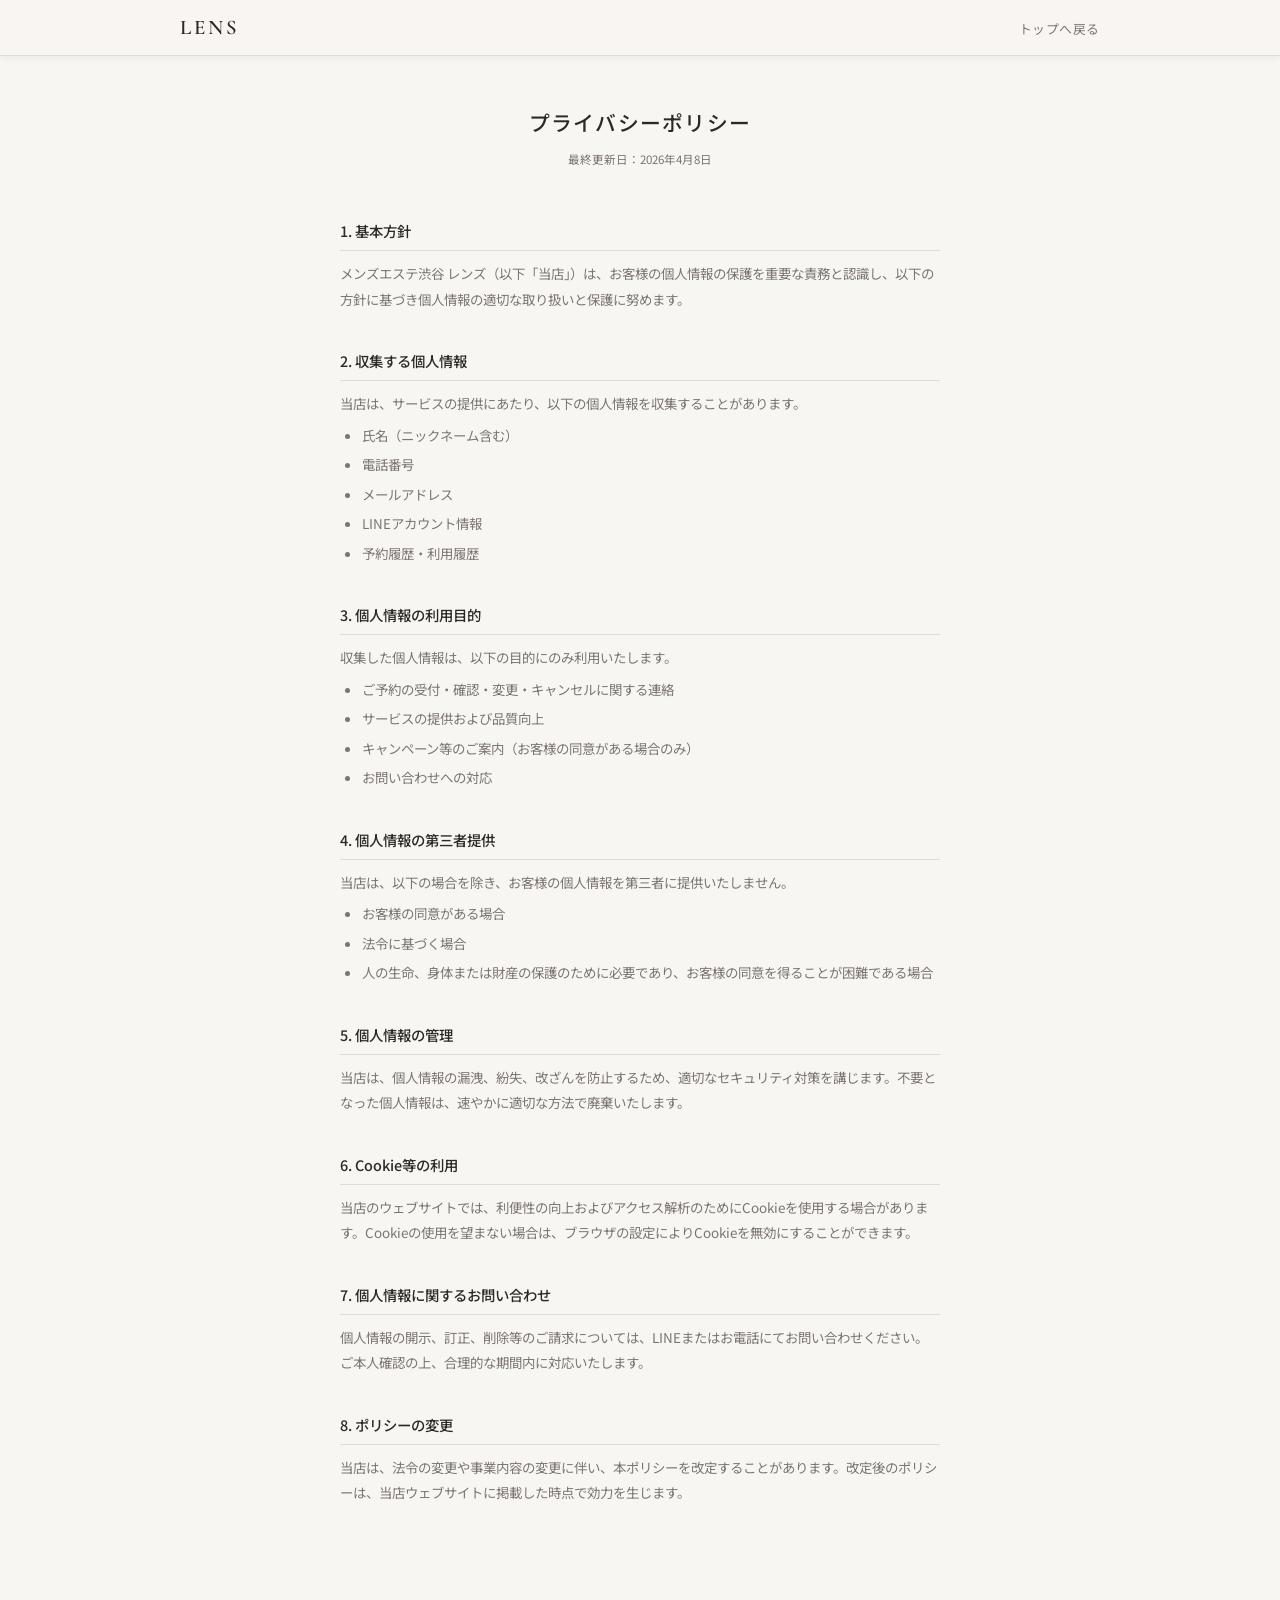
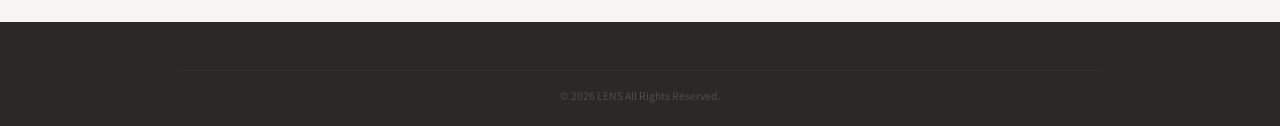
==== privacy.html @ eac405a8 "v2: 料金更新・ブログ/予約フォーム削除・利用規約/プライバシーポリシー追加・UI全面リデザイン" ====
<!DOCTYPE html>
<html lang="ja">
<head>
  <meta charset="UTF-8">
  <meta name="viewport" content="width=device-width, initial-scale=1.0">
  <title>プライバシーポリシー｜メンズエステ渋谷 レンズ</title>
  <link rel="preconnect" href="https://fonts.googleapis.com">
  <link rel="preconnect" href="https://fonts.gstatic.com" crossorigin>
  <link href="https://fonts.googleapis.com/css2?family=Noto+Sans+JP:wght@300;400;500;600&family=Cormorant+Garamond:wght@400;500;600&display=swap" rel="stylesheet">
  <link rel="stylesheet" href="style.css">
  <link rel="stylesheet" href="legal.css">
</head>
<body>
  <header class="header scrolled">
    <div class="header-inner">
      <a href="index.html" class="logo"><span class="logo-main">LENS</span></a>
      <nav class="nav" id="nav">
        <ul class="nav-list">
          <li><a href="index.html" class="nav-link">トップへ戻る</a></li>
        </ul>
      </nav>
    </div>
  </header>

  <main class="legal">
    <div class="container container--narrow">
      <h1 class="legal-title">プライバシーポリシー</h1>
      <p class="legal-updated">最終更新日：2026年4月8日</p>

      <section class="legal-section">
        <h2>1. 基本方針</h2>
        <p>メンズエステ渋谷 レンズ（以下「当店」）は、お客様の個人情報の保護を重要な責務と認識し、以下の方針に基づき個人情報の適切な取り扱いと保護に努めます。</p>
      </section>

      <section class="legal-section">
        <h2>2. 収集する個人情報</h2>
        <p>当店は、サービスの提供にあたり、以下の個人情報を収集することがあります。</p>
        <ul>
          <li>氏名（ニックネーム含む）</li>
          <li>電話番号</li>
          <li>メールアドレス</li>
          <li>LINEアカウント情報</li>
          <li>予約履歴・利用履歴</li>
        </ul>
      </section>

      <section class="legal-section">
        <h2>3. 個人情報の利用目的</h2>
        <p>収集した個人情報は、以下の目的にのみ利用いたします。</p>
        <ul>
          <li>ご予約の受付・確認・変更・キャンセルに関する連絡</li>
          <li>サービスの提供および品質向上</li>
          <li>キャンペーン等のご案内（お客様の同意がある場合のみ）</li>
          <li>お問い合わせへの対応</li>
        </ul>
      </section>

      <section class="legal-section">
        <h2>4. 個人情報の第三者提供</h2>
        <p>当店は、以下の場合を除き、お客様の個人情報を第三者に提供いたしません。</p>
        <ul>
          <li>お客様の同意がある場合</li>
          <li>法令に基づく場合</li>
          <li>人の生命、身体または財産の保護のために必要であり、お客様の同意を得ることが困難である場合</li>
        </ul>
      </section>

      <section class="legal-section">
        <h2>5. 個人情報の管理</h2>
        <p>当店は、個人情報の漏洩、紛失、改ざんを防止するため、適切なセキュリティ対策を講じます。不要となった個人情報は、速やかに適切な方法で廃棄いたします。</p>
      </section>

      <section class="legal-section">
        <h2>6. Cookie等の利用</h2>
        <p>当店のウェブサイトでは、利便性の向上およびアクセス解析のためにCookieを使用する場合があります。Cookieの使用を望まない場合は、ブラウザの設定によりCookieを無効にすることができます。</p>
      </section>

      <section class="legal-section">
        <h2>7. 個人情報に関するお問い合わせ</h2>
        <p>個人情報の開示、訂正、削除等のご請求については、LINEまたはお電話にてお問い合わせください。ご本人確認の上、合理的な期間内に対応いたします。</p>
      </section>

      <section class="legal-section">
        <h2>8. ポリシーの変更</h2>
        <p>当店は、法令の変更や事業内容の変更に伴い、本ポリシーを改定することがあります。改定後のポリシーは、当店ウェブサイトに掲載した時点で効力を生じます。</p>
      </section>
    </div>
  </main>

  <footer class="footer">
    <div class="container">
      <p class="footer-copy">&copy; 2026 LENS All Rights Reserved.</p>
    </div>
  </footer>
</body>
</html>
---- style.css ----
/* ========================================
   LENS - メンズエステ渋谷 レンズ
   Design: 情報設計重視・削ぎ落としたナチュラル
   ======================================== */

/* ---------- Color System ----------
   Brand:    --c-brand     アクセントの主色（ベージュ系）
   Text:     --c-text      本文テキスト
             --c-text-2    補助テキスト
   Surface:  --c-bg        ページ背景
             --c-bg-2      セクション切り替え用
             --c-surface   カード・ボックス
   UI:       --c-line      LINE緑（操作色）
             --c-border    仕切り線
   State:    --c-featured  人気ラベル
   ---------------------------------------- */

*, *::before, *::after { margin: 0; padding: 0; box-sizing: border-box; }

:root {
  --c-brand: #a08b74;
  --c-brand-light: #c4b5a4;
  --c-brand-pale: #eae4dc;
  --c-text: #2c2825;
  --c-text-2: #7c7570;
  --c-bg: #f8f6f3;
  --c-bg-2: #f0ece7;
  --c-surface: #ffffff;
  --c-line: #06c755;
  --c-border: #e0dbd5;
  --c-featured: #c4a35a;
  --c-dark: #2c2825;
  --c-dark-2: #3a3530;
  --font-ja: 'Noto Sans JP', sans-serif;
  --font-en: 'Cormorant Garamond', serif;
  --w: 960px;
  --w-narrow: 640px;
  --header-h: 56px;
}

html { font-size: 16px; scroll-behavior: smooth; scroll-padding-top: var(--header-h); }

body {
  font-family: var(--font-ja); color: var(--c-text); background: var(--c-bg);
  line-height: 1.8; font-weight: 400; -webkit-font-smoothing: antialiased;
}

a { color: inherit; text-decoration: none; }
ul { list-style: none; }
img { max-width: 100%; height: auto; display: block; }

.container { max-width: var(--w); margin: 0 auto; padding: 0 20px; }
.container--narrow { max-width: var(--w-narrow); }

/* ==================== HEADER ==================== */
.header {
  position: fixed; top: 0; left: 0; width: 100%; z-index: 100;
  background: rgba(248,246,243,.9); backdrop-filter: blur(10px);
  border-bottom: 1px solid var(--c-border); height: var(--header-h);
}
.header.scrolled { box-shadow: 0 1px 8px rgba(0,0,0,.06); }

.header-inner {
  max-width: var(--w); margin: 0 auto; padding: 0 20px;
  display: flex; align-items: center; justify-content: space-between; height: 100%;
}

.logo-main {
  font-family: var(--font-en); font-size: 1.3rem; font-weight: 600;
  letter-spacing: .15em; color: var(--c-text);
}

.nav-list { display: flex; align-items: center; gap: 24px; }
.nav-link { font-size: .8rem; color: var(--c-text-2); letter-spacing: .04em; transition: color .2s; }
.nav-link:hover { color: var(--c-text); }
.nav-link--cta {
  background: var(--c-brand); color: #fff !important; padding: 6px 18px;
  border-radius: 4px; font-weight: 500;
}
.nav-link--cta:hover { background: #8f7a64; }

.hamburger {
  display: none; flex-direction: column; gap: 5px; background: none;
  border: none; cursor: pointer; padding: 8px; z-index: 101;
}
.hamburger span { width: 20px; height: 1.5px; background: var(--c-text); transition: .25s; }
.hamburger.active span:nth-child(1) { transform: translateY(6.5px) rotate(45deg); }
.hamburger.active span:nth-child(2) { opacity: 0; }
.hamburger.active span:nth-child(3) { transform: translateY(-6.5px) rotate(-45deg); }

/* ==================== HERO ==================== */
.hero {
  min-height: 100vh; display: flex; align-items: center; justify-content: center;
  text-align: center;
  background: linear-gradient(160deg, #ddd5ca 0%, #c8bfb2 60%, #b5ab9d 100%);
  padding: var(--header-h) 20px 0;
}

.hero-label {
  font-family: var(--font-en); font-size: .8rem; letter-spacing: .3em;
  color: var(--c-text-2); margin-bottom: 16px;
}
.hero-title {
  font-family: var(--font-en); font-size: clamp(3rem, 9vw, 5rem);
  font-weight: 500; letter-spacing: .2em; color: var(--c-text); margin-bottom: 20px;
}
.hero-concept {
  font-size: 1rem; letter-spacing: .16em; color: var(--c-text); font-weight: 300;
  margin-bottom: 48px;
}

.hero-actions { display: flex; flex-direction: column; align-items: center; gap: 16px; }
.hero-tel {
  display: flex; flex-direction: column; align-items: center; gap: 2px;
}
.hero-tel-num {
  font-family: var(--font-en); font-size: 1.6rem; font-weight: 500;
  letter-spacing: .08em; color: var(--c-text);
}
.hero-tel-note { font-size: .7rem; color: var(--c-text-2); }
.hero-btn {
  display: inline-block; background: var(--c-line); color: #fff;
  padding: 10px 40px; border-radius: 4px; font-size: .85rem; font-weight: 500;
  letter-spacing: .04em; transition: opacity .2s;
}
.hero-btn:hover { opacity: .85; }

/* ==================== SECTION COMMON ==================== */
.section { padding: 80px 0; }
.section--alt { background: var(--c-bg-2); }
.section--menu { background: var(--c-surface); }
.section--dark { background: var(--c-dark); color: #e8e4df; }

.section-head { text-align: center; margin-bottom: 40px; }
.section-en {
  font-family: var(--font-en); font-size: .75rem; letter-spacing: .2em;
  color: var(--c-brand); margin-bottom: 4px;
}
.section-en--light { color: var(--c-brand-light); }
.section-title { font-size: 1.2rem; font-weight: 500; letter-spacing: .08em; }
.section-sub { font-size: .78rem; color: var(--c-text-2); margin-top: 8px; }

/* ==================== CONCEPT ==================== */
.concept-block { text-align: center; }
.concept-en {
  font-family: var(--font-en); font-size: .75rem; letter-spacing: .2em;
  color: var(--c-brand); margin-bottom: 4px;
}
.concept-heading {
  font-size: 1.3rem; font-weight: 500; letter-spacing: .1em; margin-bottom: 28px;
}
.concept-body p {
  font-size: .88rem; color: var(--c-text-2); line-height: 2.1; margin-bottom: 14px;
}

/* ==================== COUPON ==================== */
.section--coupon { padding: 0 0 80px; }
.coupon {
  text-align: center; border: 1px solid var(--c-brand-light); padding: 32px 20px;
  position: relative;
}
.coupon-tag {
  position: absolute; top: -12px; left: 50%; transform: translateX(-50%);
  background: var(--c-brand); color: #fff; font-size: .7rem; font-weight: 500;
  padding: 3px 16px; letter-spacing: .1em;
}
.coupon-main { margin: 8px 0 12px; }
.coupon-amount {
  font-family: var(--font-en); font-size: 2.8rem; font-weight: 600;
  letter-spacing: .02em; color: var(--c-text);
}
.coupon-yen { font-size: .95rem; font-weight: 500; color: var(--c-text); margin-left: 4px; }
.coupon-note { font-size: .75rem; color: var(--c-text-2); }

/* ==================== MENU ==================== */
.menu-primary {
  display: grid; grid-template-columns: repeat(3,1fr); gap: 1px;
  background: var(--c-border); margin-bottom: 48px;
}
.menu-item {
  background: var(--c-bg); text-align: center; padding: 32px 16px;
  display: flex; flex-direction: column; align-items: center; gap: 8px;
  position: relative;
}
.menu-item--featured { background: var(--c-surface); }
.menu-label {
  position: absolute; top: 8px; right: 8px; font-size: .6rem; font-weight: 600;
  color: var(--c-featured); letter-spacing: .06em; border: 1px solid var(--c-featured);
  padding: 1px 8px;
}
.menu-time {
  font-family: var(--font-en); font-size: 2rem; font-weight: 500; color: var(--c-text);
}
.menu-time small { font-size: .7rem; margin-left: 2px; }
.menu-price {
  font-family: var(--font-en); font-size: 1.1rem; font-weight: 500;
  color: var(--c-text-2); letter-spacing: .04em;
}

.menu-section { margin-bottom: 32px; }
.menu-section-title {
  font-size: .82rem; font-weight: 500; color: var(--c-text);
  border-bottom: 1px solid var(--c-border); padding-bottom: 8px; margin-bottom: 0;
}
.menu-row {
  display: flex; justify-content: space-between; align-items: center;
  padding: 10px 0; border-bottom: 1px solid var(--c-bg-2);
  font-size: .85rem;
}
.menu-row span:first-child { color: var(--c-text-2); }
.menu-row span:last-child { font-family: var(--font-en); font-weight: 500; }

.menu-tax { font-size: .72rem; color: var(--c-text-2); text-align: right; margin-top: 16px; }

/* ==================== THERAPIST ==================== */
.therapist-notice {
  text-align: center; font-size: .85rem; color: var(--c-text-2); padding: 40px 0;
}
.therapist-grid {
  display: grid; grid-template-columns: repeat(auto-fill, minmax(200px, 1fr)); gap: 20px;
}
.therapist-card {
  background: var(--c-surface); overflow: hidden;
}
.therapist-card img {
  width: 100%; aspect-ratio: 3/4; object-fit: cover;
}
.therapist-info { padding: 14px 16px; }
.therapist-info h3 { font-size: .9rem; font-weight: 500; }
.therapist-rank { font-size: .72rem; color: var(--c-brand); margin-top: 2px; }
.therapist-comment { font-size: .78rem; color: var(--c-text-2); margin-top: 6px; }

/* ==================== GALLERY ==================== */
.gallery-grid { display: grid; grid-template-columns: repeat(2,1fr); gap: 4px; }
.gallery-ph {
  aspect-ratio: 4/3; background: var(--c-bg-2); display: flex;
  align-items: center; justify-content: center; font-size: .78rem; color: var(--c-text-2);
}
.gallery-grid img {
  width: 100%; aspect-ratio: 4/3; object-fit: cover;
}

/* ==================== ACCESS ==================== */
.access-layout { display: grid; grid-template-columns: 1fr 1fr; gap: 32px; }
.access-map { min-height: 280px; background: var(--c-bg); }
.access-map iframe { display: block; }

.access-data { font-size: .85rem; }
.access-data dt {
  font-weight: 500; color: var(--c-text); margin-top: 14px;
  font-size: .75rem; letter-spacing: .04em;
}
.access-data dt:first-child { margin-top: 0; }
.access-data dd { color: var(--c-text-2); margin-top: 2px; }

/* ==================== RECRUIT ==================== */
.recruit-layout { display: grid; grid-template-columns: 1fr 1fr; gap: 48px; align-items: start; }
.recruit-catch {
  font-size: 1.2rem; font-weight: 500; line-height: 1.9; margin-bottom: 16px;
}
.recruit-text { font-size: .85rem; line-height: 1.9; opacity: .8; }

.recruit-dl { margin-bottom: 24px; }
.recruit-dl dt {
  font-size: .72rem; color: var(--c-brand-light); margin-top: 12px;
  letter-spacing: .04em;
}
.recruit-dl dt:first-child { margin-top: 0; }
.recruit-dl dd { font-size: .88rem; opacity: .9; margin-top: 2px; }

.btn-recruit {
  display: inline-block; border: 1px solid var(--c-brand-light); color: var(--c-brand-pale);
  padding: 10px 32px; font-size: .82rem; letter-spacing: .06em; transition: .2s;
}
.btn-recruit:hover { background: var(--c-brand-light); color: var(--c-dark); }

/* ==================== CONTACT ==================== */
.contact-cards { display: grid; grid-template-columns: 1fr 1fr; gap: 16px; }
.contact-card {
  display: flex; align-items: center; gap: 14px;
  padding: 20px 24px; background: var(--c-surface); border: 1px solid var(--c-border);
  transition: border-color .2s;
}
.contact-card:hover { border-color: var(--c-brand); }
.contact-card--line .contact-icon { color: var(--c-line); }
.contact-card--tel .contact-icon { color: var(--c-brand); }
.contact-icon { width: 28px; height: 28px; flex-shrink: 0; }
.contact-label { display: block; font-size: .82rem; font-weight: 500; }
.contact-id { display: block; font-size: .78rem; color: var(--c-text-2); margin-top: 2px; }
.contact-hours { text-align: center; font-size: .72rem; color: var(--c-text-2); margin-top: 12px; }

/* ==================== FOOTER ==================== */
.footer {
  background: var(--c-dark); color: rgba(255,255,255,.55); padding: 48px 0 20px;
}
.footer-top {
  display: flex; justify-content: space-between; align-items: flex-start;
  gap: 24px; margin-bottom: 32px;
}
.footer-logo {
  font-family: var(--font-en); font-size: 1.1rem; font-weight: 600;
  color: rgba(255,255,255,.8); letter-spacing: .1em;
}
.footer-sub { font-size: .65rem; margin-top: 4px; opacity: .5; }
.footer-links { display: flex; flex-wrap: wrap; gap: 16px; }
.footer-links a { font-size: .72rem; opacity: .6; transition: opacity .2s; }
.footer-links a:hover { opacity: 1; }
.footer-copy {
  font-size: .65rem; opacity: .3; text-align: center;
  border-top: 1px solid rgba(255,255,255,.08); padding-top: 16px;
}

/* ==================== BACK TO TOP ==================== */
.btt {
  position: fixed; bottom: 24px; right: 24px; width: 40px; height: 40px;
  background: var(--c-brand); color: #fff; display: flex; align-items: center;
  justify-content: center; opacity: 0; visibility: hidden;
  transition: .25s; z-index: 90;
}
.btt.visible { opacity: 1; visibility: visible; }
.btt:hover { background: #8f7a64; }
.btt svg { width: 18px; height: 18px; }

/* ==================== FADE IN ==================== */
.fade-in { opacity: 0; transform: translateY(16px); transition: opacity .5s, transform .5s; }
.fade-in.visible { opacity: 1; transform: translateY(0); }

/* ==================== RESPONSIVE ==================== */
@media (max-width: 768px) {
  .hamburger { display: flex; }
  .nav {
    position: fixed; top: 0; right: -100%; width: 260px; height: 100vh;
    background: var(--c-bg); padding: 80px 24px 32px;
    border-left: 1px solid var(--c-border);
    transition: right .25s; z-index: 100;
  }
  .nav.open { right: 0; }
  .nav-list { flex-direction: column; align-items: stretch; gap: 0; }
  .nav-link {
    display: block; padding: 14px 0; font-size: .9rem;
    border-bottom: 1px solid var(--c-border);
  }
  .nav-link--cta { border-bottom: none; margin-top: 12px; text-align: center; }

  .menu-primary { grid-template-columns: 1fr; }
  .access-layout { grid-template-columns: 1fr; }
  .access-map { min-height: 220px; }
  .recruit-layout { grid-template-columns: 1fr; gap: 32px; }
  .contact-cards { grid-template-columns: 1fr; }
  .footer-top { flex-direction: column; }
  .gallery-grid { grid-template-columns: repeat(2,1fr); }
}
---- legal.css ----
/* Legal pages (terms / privacy) */
.legal { padding: calc(var(--header-h) + 48px) 0 80px; }
.legal-title {
  font-size: 1.3rem; font-weight: 500; text-align: center;
  margin-bottom: 8px; letter-spacing: .06em;
}
.legal-updated {
  text-align: center; font-size: .72rem; color: var(--c-text-2); margin-bottom: 48px;
}
.legal-section { margin-bottom: 36px; }
.legal-section h2 {
  font-size: .9rem; font-weight: 500; margin-bottom: 10px;
  padding-bottom: 6px; border-bottom: 1px solid var(--c-border);
}
.legal-section p,
.legal-section li {
  font-size: .84rem; color: var(--c-text-2); line-height: 1.9;
}
.legal-section ol,
.legal-section ul {
  padding-left: 1.4em; margin-top: 6px;
}
.legal-section ol { list-style: decimal; }
.legal-section ul { list-style: disc; }
.legal-section li { margin-bottom: 4px; }
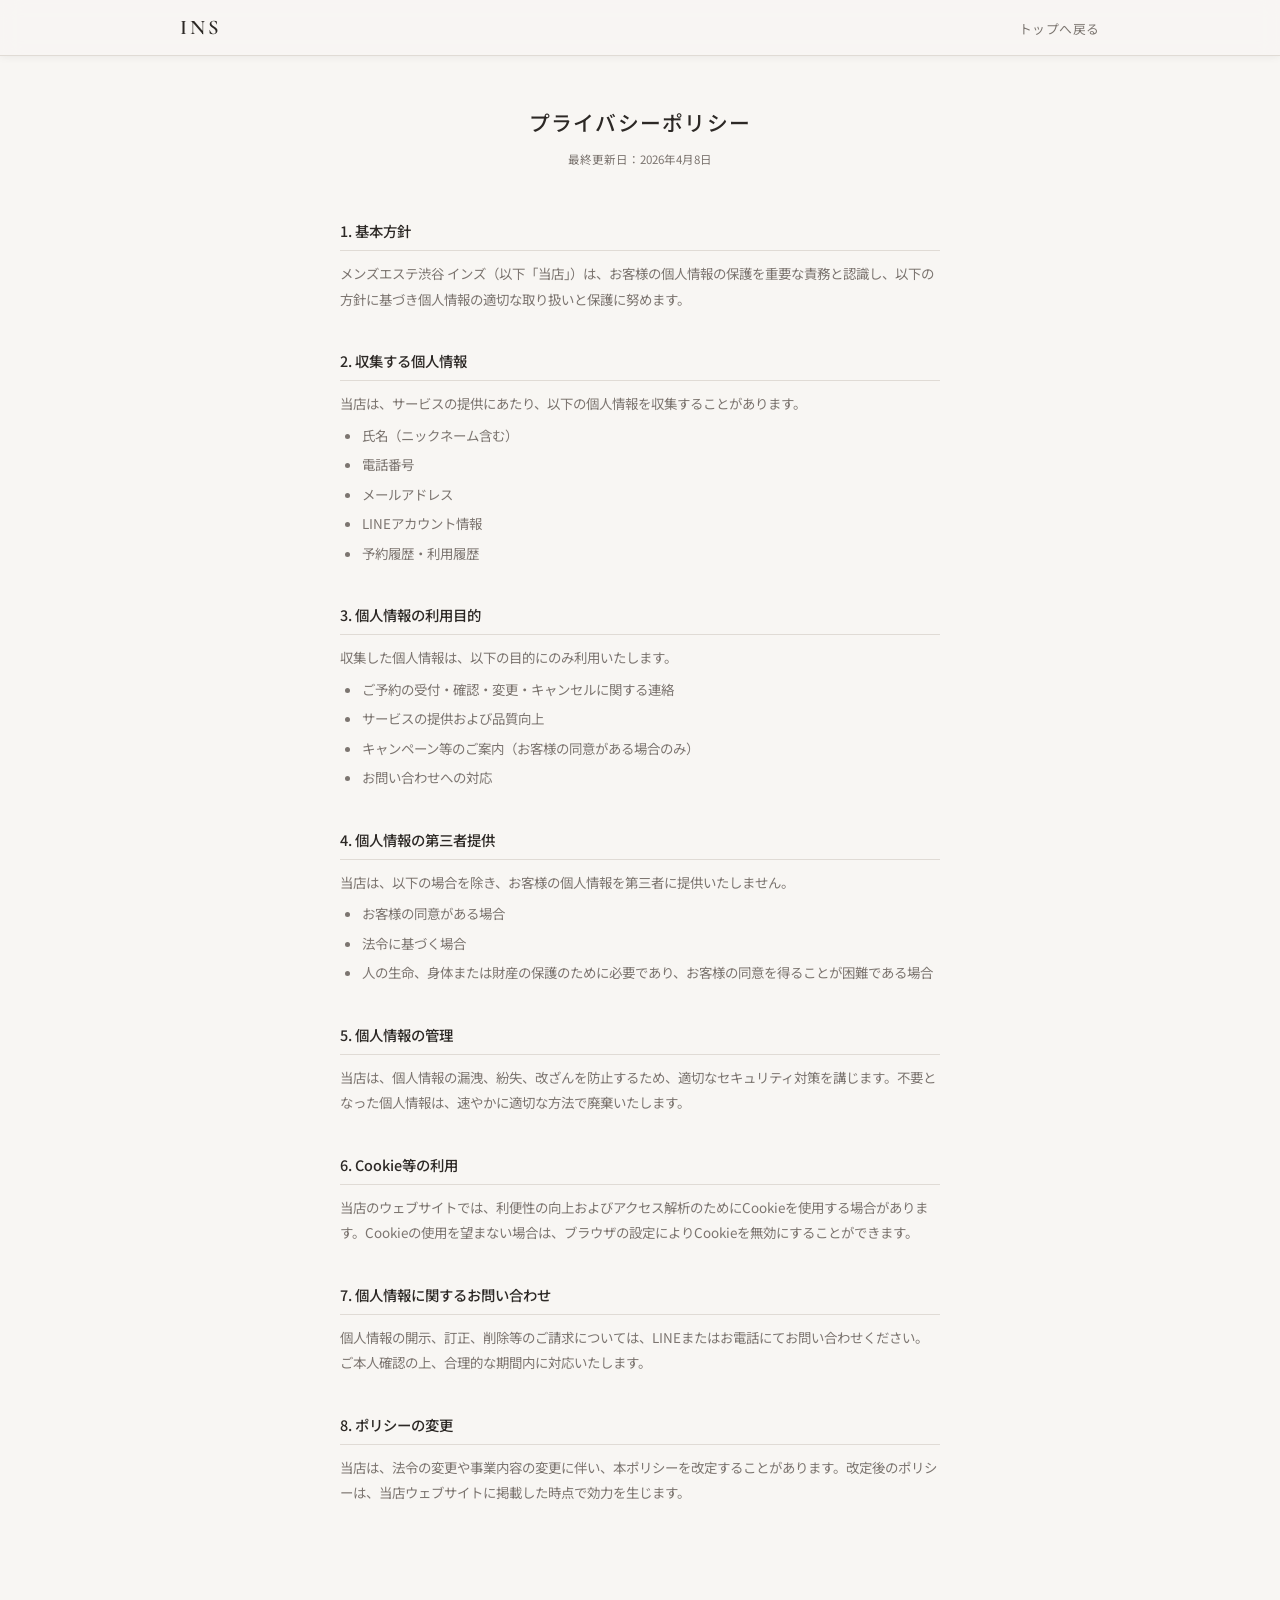
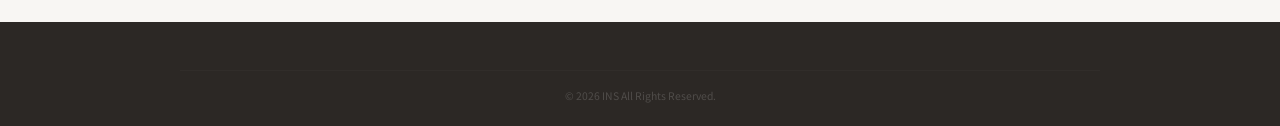
==== commit 4341623b: "名称変更: レンズ→インズ (LENS→INS)、ヒーロー背景画像をhero.pngに設定" ====
--- a/privacy.html
+++ b/privacy.html
@@ -3,7 +3,7 @@
 <head>
   <meta charset="UTF-8">
   <meta name="viewport" content="width=device-width, initial-scale=1.0">
-  <title>プライバシーポリシー｜メンズエステ渋谷 レンズ</title>
+  <title>プライバシーポリシー｜メンズエステ渋谷 インズ</title>
   <link rel="preconnect" href="https://fonts.googleapis.com">
   <link rel="preconnect" href="https://fonts.gstatic.com" crossorigin>
   <link href="https://fonts.googleapis.com/css2?family=Noto+Sans+JP:wght@300;400;500;600&family=Cormorant+Garamond:wght@400;500;600&display=swap" rel="stylesheet">
@@ -13,7 +13,7 @@
 <body>
   <header class="header scrolled">
     <div class="header-inner">
-      <a href="index.html" class="logo"><span class="logo-main">LENS</span></a>
+      <a href="index.html" class="logo"><span class="logo-main">INS</span></a>
       <nav class="nav" id="nav">
         <ul class="nav-list">
           <li><a href="index.html" class="nav-link">トップへ戻る</a></li>
@@ -29,7 +29,7 @@
 
       <section class="legal-section">
         <h2>1. 基本方針</h2>
-        <p>メンズエステ渋谷 レンズ（以下「当店」）は、お客様の個人情報の保護を重要な責務と認識し、以下の方針に基づき個人情報の適切な取り扱いと保護に努めます。</p>
+        <p>メンズエステ渋谷 インズ（以下「当店」）は、お客様の個人情報の保護を重要な責務と認識し、以下の方針に基づき個人情報の適切な取り扱いと保護に努めます。</p>
       </section>
 
       <section class="legal-section">
@@ -89,7 +89,7 @@
 
   <footer class="footer">
     <div class="container">
-      <p class="footer-copy">&copy; 2026 LENS All Rights Reserved.</p>
+      <p class="footer-copy">&copy; 2026 INS All Rights Reserved.</p>
     </div>
   </footer>
 </body>
--- a/style.css
+++ b/style.css
@@ -1,5 +1,5 @@
 /* ========================================
-   LENS - メンズエステ渋谷 レンズ
+   INS - メンズエステ渋谷 インズ
    Design: 情報設計重視・削ぎ落としたナチュラル
    ======================================== */
 
@@ -92,20 +92,27 @@
 .hero {
   min-height: 100vh; display: flex; align-items: center; justify-content: center;
   text-align: center;
-  background: linear-gradient(160deg, #ddd5ca 0%, #c8bfb2 60%, #b5ab9d 100%);
+  /* ▼ 背景画像：images/common/hero.jpg を差し替えてください */
+  background: url('images/common/hero.png') center center / cover no-repeat;
   padding: var(--header-h) 20px 0;
-}
+  position: relative;
+}
+.hero::before {
+  content: ''; position: absolute; inset: 0;
+  background: rgba(44,40,37,.45);
+}
+.hero-content { position: relative; z-index: 1; }
 
 .hero-label {
   font-family: var(--font-en); font-size: .8rem; letter-spacing: .3em;
-  color: var(--c-text-2); margin-bottom: 16px;
+  color: rgba(255,255,255,.7); margin-bottom: 16px;
 }
 .hero-title {
   font-family: var(--font-en); font-size: clamp(3rem, 9vw, 5rem);
-  font-weight: 500; letter-spacing: .2em; color: var(--c-text); margin-bottom: 20px;
+  font-weight: 500; letter-spacing: .2em; color: #fff; margin-bottom: 20px;
 }
 .hero-concept {
-  font-size: 1rem; letter-spacing: .16em; color: var(--c-text); font-weight: 300;
+  font-size: 1rem; letter-spacing: .16em; color: rgba(255,255,255,.9); font-weight: 300;
   margin-bottom: 48px;
 }
 
@@ -115,9 +122,9 @@
 }
 .hero-tel-num {
   font-family: var(--font-en); font-size: 1.6rem; font-weight: 500;
-  letter-spacing: .08em; color: var(--c-text);
-}
-.hero-tel-note { font-size: .7rem; color: var(--c-text-2); }
+  letter-spacing: .08em; color: #fff;
+}
+.hero-tel-note { font-size: .7rem; color: rgba(255,255,255,.6); }
 .hero-btn {
   display: inline-block; background: var(--c-line); color: #fff;
   padding: 10px 40px; border-radius: 4px; font-size: .85rem; font-weight: 500;
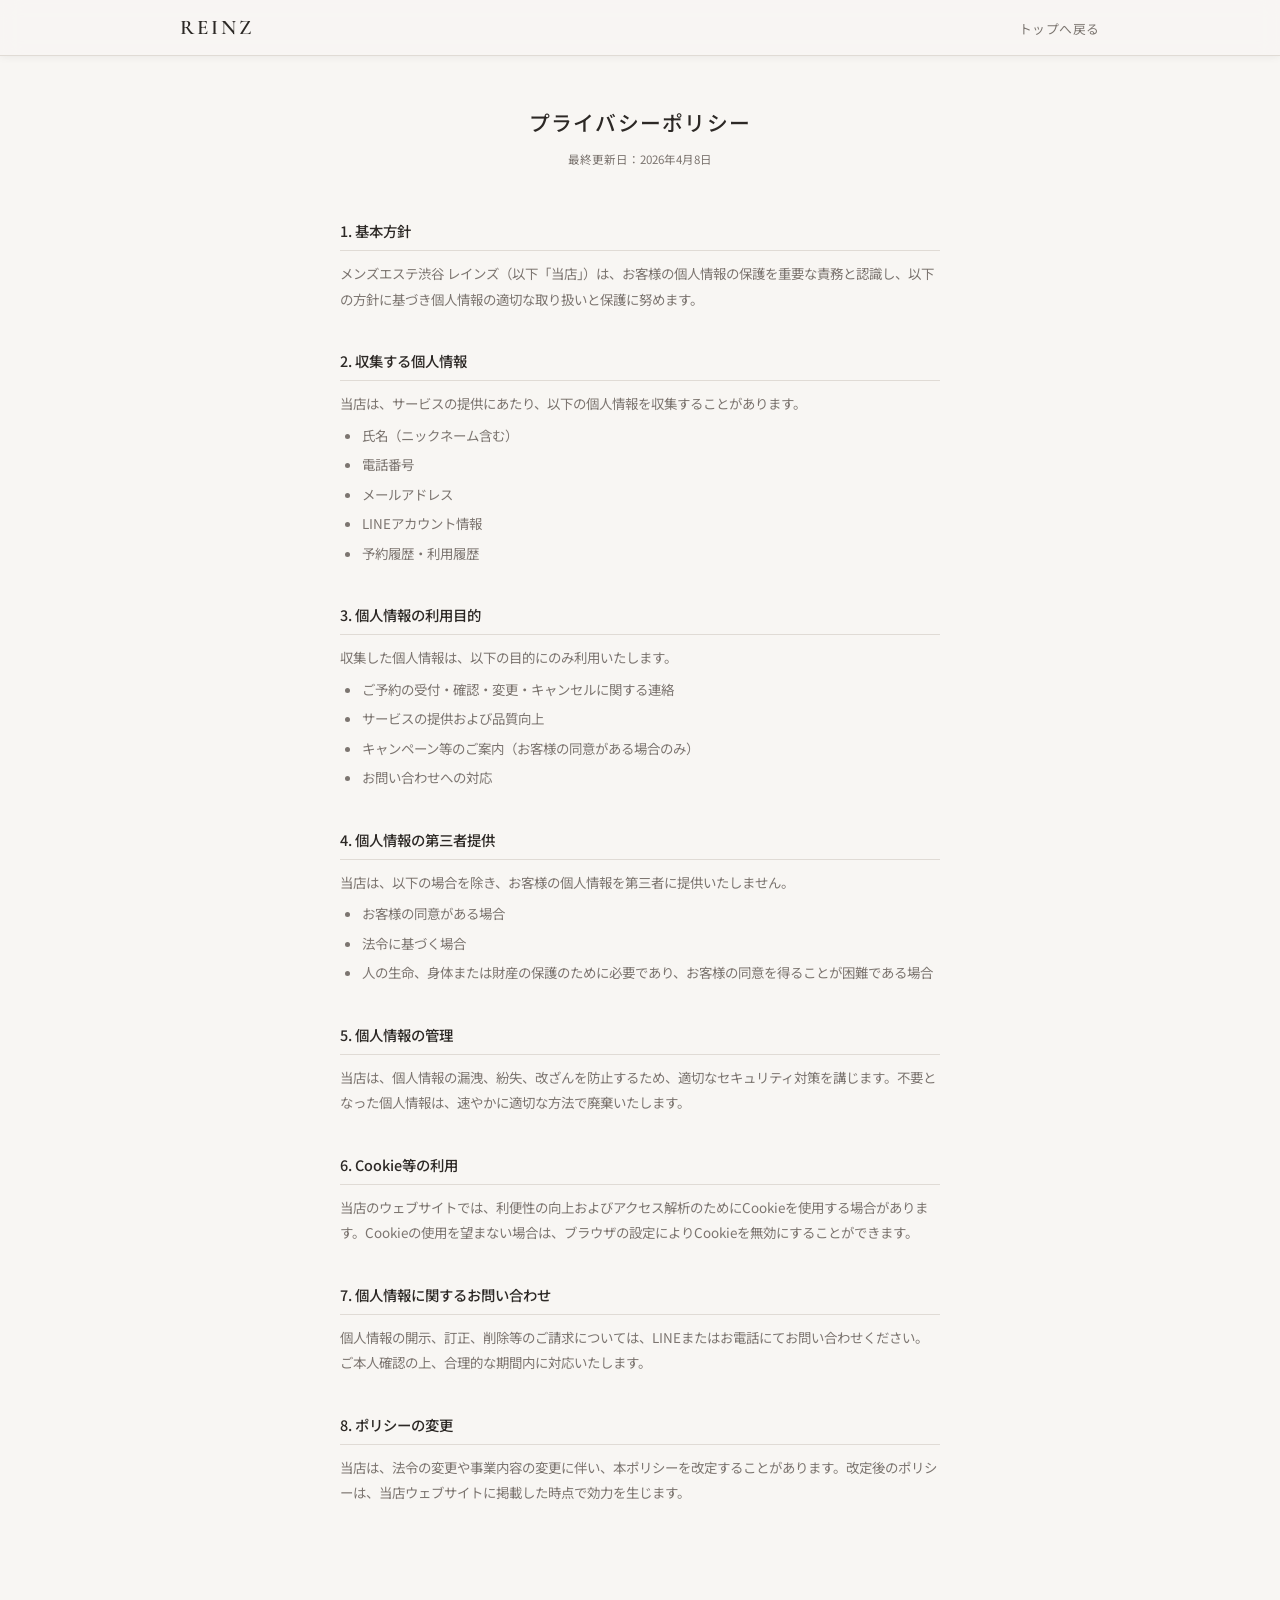
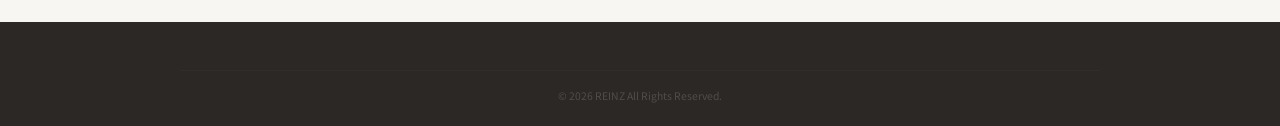
==== commit bb5ec210: "店名変更: INS→REINZ (インズ→レインズ)" ====
--- a/privacy.html
+++ b/privacy.html
@@ -3,7 +3,7 @@
 <head>
   <meta charset="UTF-8">
   <meta name="viewport" content="width=device-width, initial-scale=1.0">
-  <title>プライバシーポリシー｜メンズエステ渋谷 インズ</title>
+  <title>プライバシーポリシー｜メンズエステ渋谷 レインズ</title>
   <link rel="preconnect" href="https://fonts.googleapis.com">
   <link rel="preconnect" href="https://fonts.gstatic.com" crossorigin>
   <link href="https://fonts.googleapis.com/css2?family=Noto+Sans+JP:wght@300;400;500;600&family=Cormorant+Garamond:wght@400;500;600&display=swap" rel="stylesheet">
@@ -13,7 +13,7 @@
 <body>
   <header class="header scrolled">
     <div class="header-inner">
-      <a href="index.html" class="logo"><span class="logo-main">INS</span></a>
+      <a href="index.html" class="logo"><span class="logo-main">REINZ</span></a>
       <nav class="nav" id="nav">
         <ul class="nav-list">
           <li><a href="index.html" class="nav-link">トップへ戻る</a></li>
@@ -29,7 +29,7 @@
 
       <section class="legal-section">
         <h2>1. 基本方針</h2>
-        <p>メンズエステ渋谷 インズ（以下「当店」）は、お客様の個人情報の保護を重要な責務と認識し、以下の方針に基づき個人情報の適切な取り扱いと保護に努めます。</p>
+        <p>メンズエステ渋谷 レインズ（以下「当店」）は、お客様の個人情報の保護を重要な責務と認識し、以下の方針に基づき個人情報の適切な取り扱いと保護に努めます。</p>
       </section>
 
       <section class="legal-section">
@@ -89,7 +89,7 @@
 
   <footer class="footer">
     <div class="container">
-      <p class="footer-copy">&copy; 2026 INS All Rights Reserved.</p>
+      <p class="footer-copy">&copy; 2026 REINZ All Rights Reserved.</p>
     </div>
   </footer>
 </body>
--- a/style.css
+++ b/style.css
@@ -1,5 +1,5 @@
 /* ========================================
-   INS - メンズエステ渋谷 インズ
+   REINZ - メンズエステ渋谷 レインズ
    Design: 情報設計重視・削ぎ落としたナチュラル
    ======================================== */
 
@@ -99,9 +99,15 @@
 }
 .hero::before {
   content: ''; position: absolute; inset: 0;
-  background: rgba(44,40,37,.45);
-}
-.hero-content { position: relative; z-index: 1; }
+  background: linear-gradient(
+    to bottom,
+    rgba(44,40,37,.15) 0%,
+    rgba(44,40,37,.10) 40%,
+    rgba(44,40,37,.35) 80%,
+    rgba(44,40,37,.55) 100%
+  );
+}
+.hero-content { position: relative; z-index: 1; text-shadow: 0 1px 12px rgba(0,0,0,.25); }
 
 .hero-label {
   font-family: var(--font-en); font-size: .8rem; letter-spacing: .3em;
